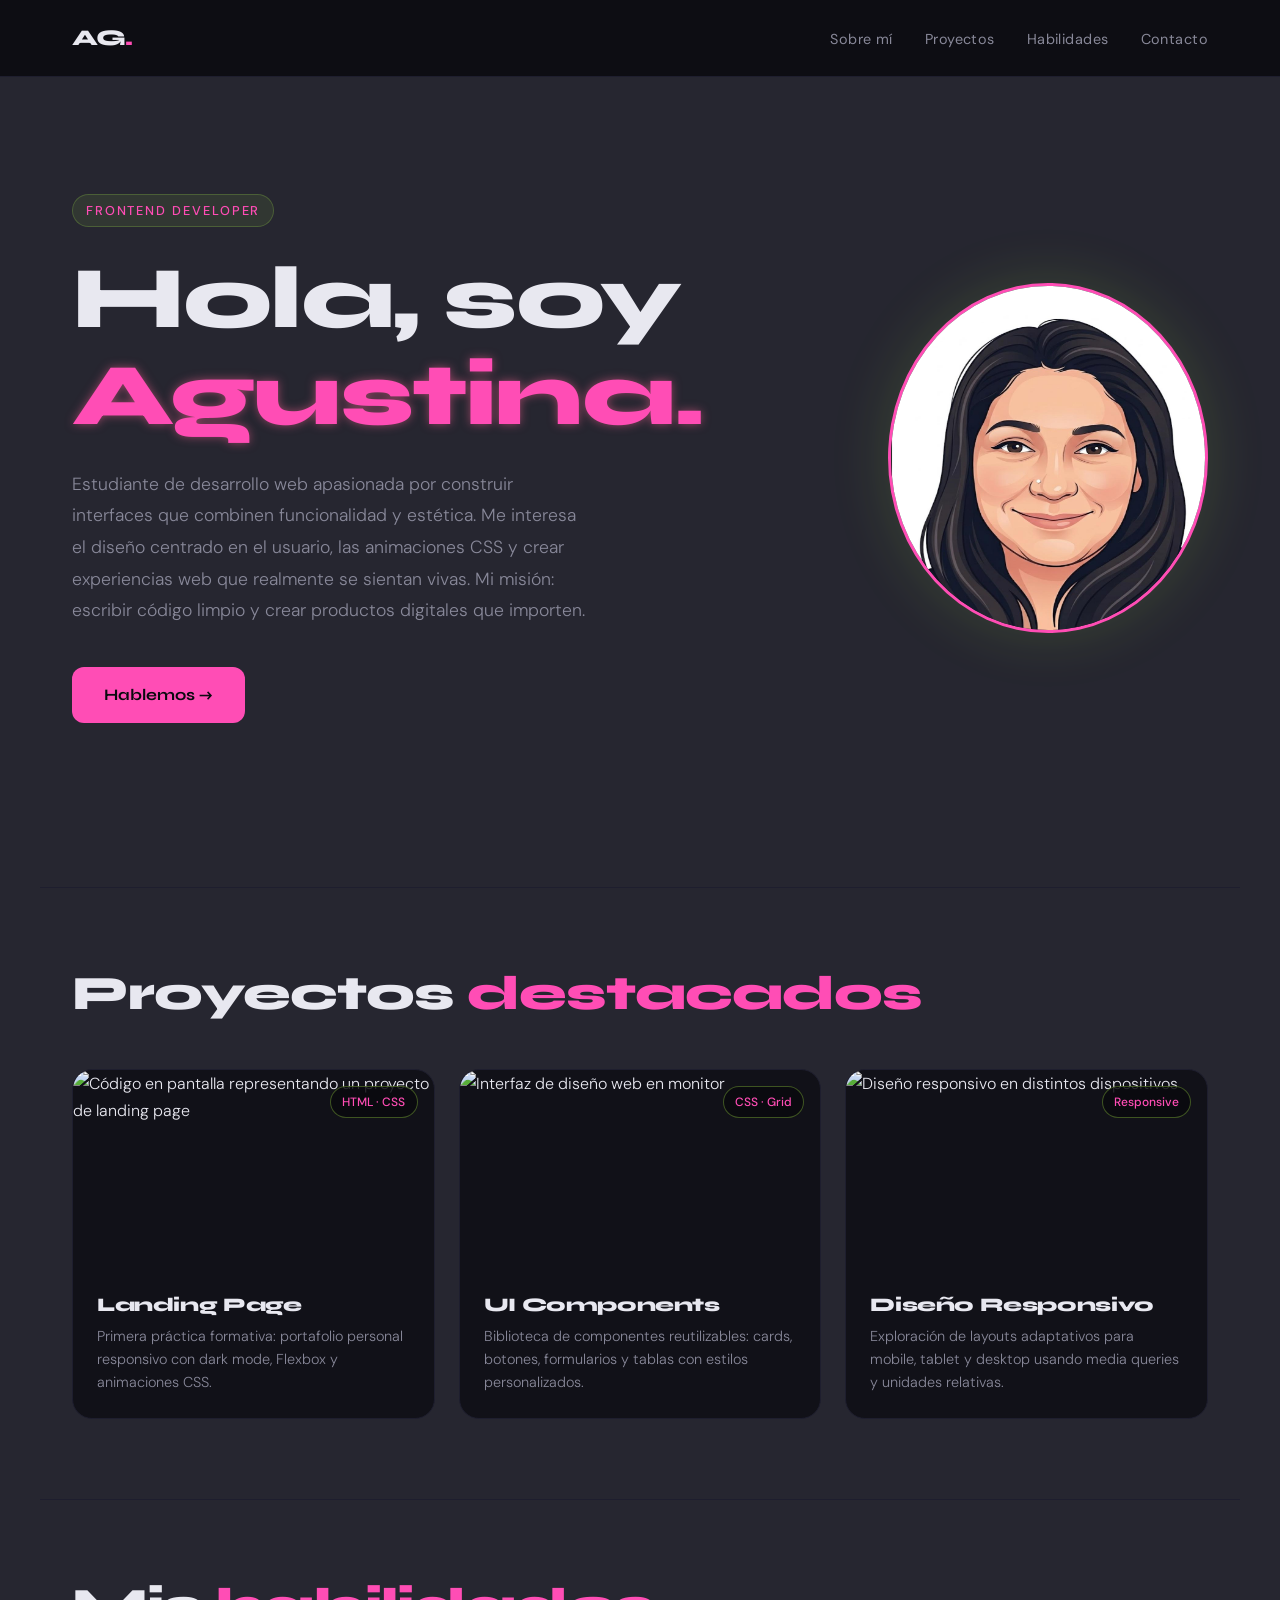
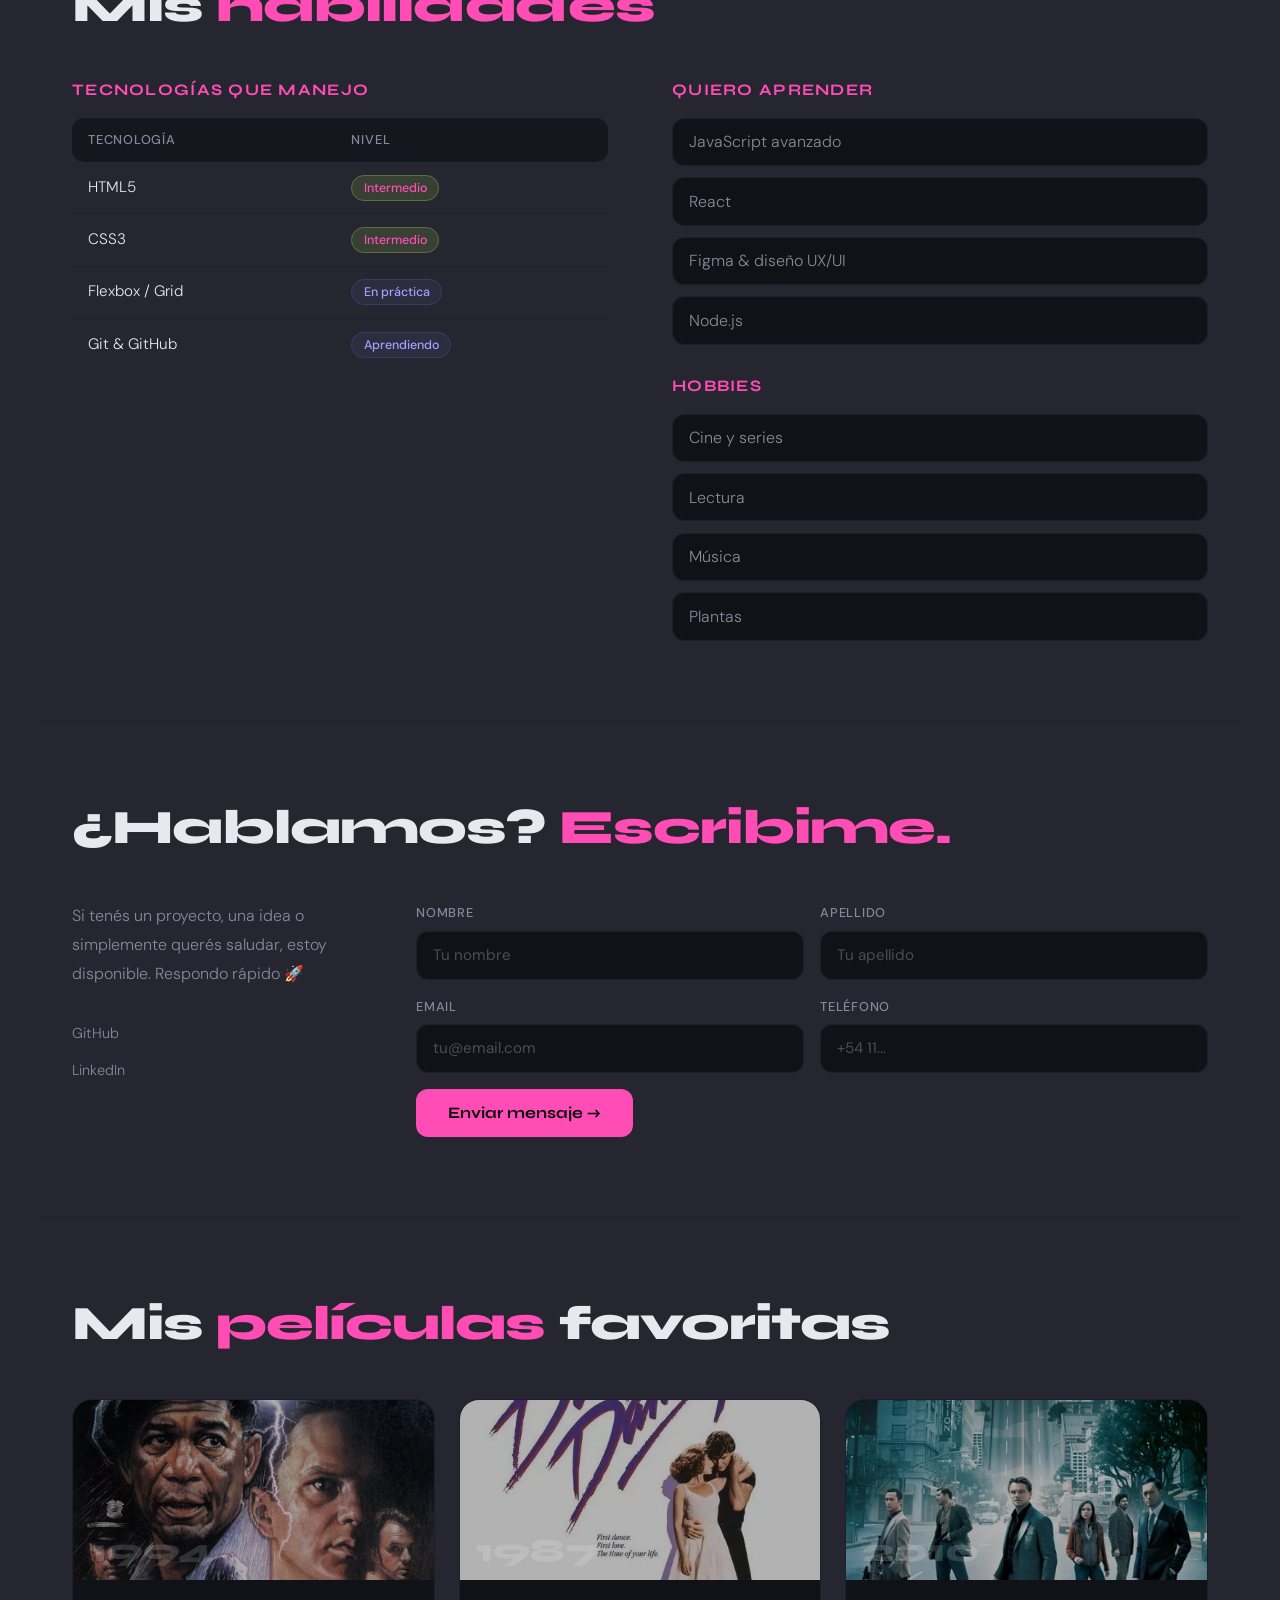
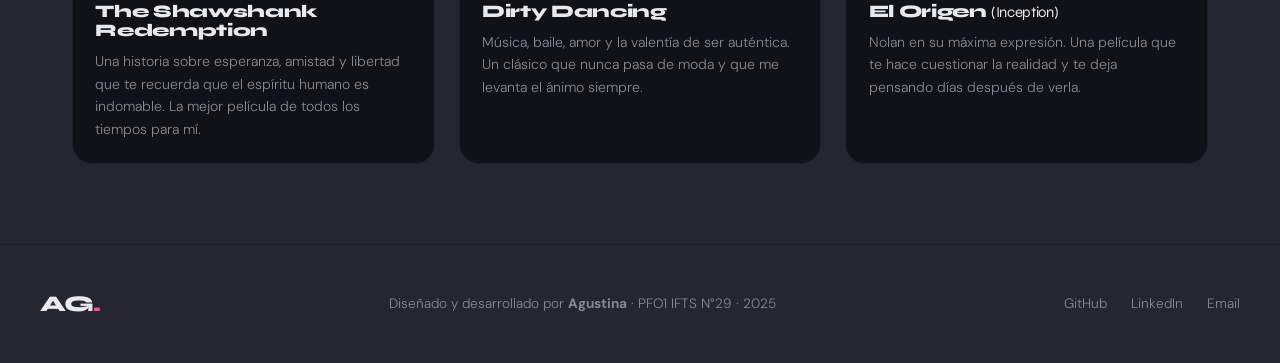
==== agu.html @ ee10176d "descripción del cambio" ====
<!DOCTYPE html>
<html lang="es">
<head>
  <meta charset="UTF-8" />
  <meta name="viewport" content="width=device-width, initial-scale=1.0" />
  <title>Agustina — Portafolio Frontend</title>
  <link rel="stylesheet" href="\css\agu.css" />
  <link rel="preconnect" href="https://fonts.googleapis.com" />
  <link rel="preconnect" href="https://fonts.gstatic.com" crossorigin />
  <link href="https://fonts.googleapis.com/css2?family=Syne:wght@400;700;800&family=DM+Sans:ital,wght@0,300;0,400;0,500;1,300&display=swap" rel="stylesheet" />
</head>
<body>

  <!-- HEADER: Logo y navegación principal
       Mejora futura: agregar efecto de scroll shrink -->
  <header>
    <div class="header-inner">
      <span class="logo">AG<span class="logo-dot">.</span></span>
      <nav>
        <ul>
          <li><a href="#sobre-mi">Sobre mí</a></li>
          <li><a href="#tarjetas">Proyectos</a></li>
          <li><a href="#habilidades">Habilidades</a></li>
          <li><a href="#contacto">Contacto</a></li>
        </ul>
      </nav>
    </div>
  </header>

  <main>

    <!-- PRESENTACIÓN PERSONAL
         Mejora futura: animar el texto con efecto typewriter en JS -->
    <section id="sobre-mi">
      <div class="sobre-mi-inner">
        <div class="sobre-mi-texto">
          <p class="label">Frontend Developer</p>
          <h1>Hola, soy<br /><span class="nombre-highlight">Agustina.</span></h1>
          <p class="bio">
            Estudiante de desarrollo web apasionada por construir interfaces que combinen
            funcionalidad y estética. Me interesa el diseño centrado en el usuario, las
            animaciones CSS y crear experiencias web que realmente se sientan vivas.
            Mi misión: escribir código limpio y crear productos digitales que importen.
          </p>
          <a href="#contacto" class="btn-primary">Hablemos →</a>
        </div>
        <div class="sobre-mi-imagen">
          <!-- Imagen de avatar generada con IA para preservar privacidad -->
          <img
            src="img\AguAvatar.jpeg"
            alt="Avatar de Agustina, desarrolladora frontend"
            class="avatar"
          />
        </div>
      </div>
    </section>

    <!-- TARJETAS DE PROYECTOS
         Mejora futura: agregar filtro por tecnología con JavaScript -->
    <section id="tarjetas">
      <h2 class="section-title">Proyectos <span class="accent">destacados</span></h2>
      <div class="tarjetas-grid">

        <article class="tarjeta">
          <div class="tarjeta-img-wrap">
            <img
              src="https://images.unsplash.com/photo-1555066931-4365d14bab8c?w=600&q=80"
              alt="Código en pantalla representando un proyecto de landing page"
            />
            <span class="tarjeta-tag">HTML · CSS</span>
          </div>
          <div class="tarjeta-body">
            <h3>Landing Page</h3>
            <p>Primera práctica formativa: portafolio personal responsivo con dark mode, Flexbox y animaciones CSS.</p>
          </div>
        </article>

        <article class="tarjeta">
          <div class="tarjeta-img-wrap">
            <img
              src="https://images.unsplash.com/photo-1547658719-da2b51169166?w=600&q=80"
              alt="Interfaz de diseño web en monitor"
            />
            <span class="tarjeta-tag">CSS · Grid</span>
          </div>
          <div class="tarjeta-body">
            <h3>UI Components</h3>
            <p>Biblioteca de componentes reutilizables: cards, botones, formularios y tablas con estilos personalizados.</p>
          </div>
        </article>

        <article class="tarjeta">
          <div class="tarjeta-img-wrap">
            <img
              src="https://images.unsplash.com/photo-1618477388954-7852f32655ec?w=600&q=80"
              alt="Diseño responsivo en distintos dispositivos"
            />
            <span class="tarjeta-tag">Responsive</span>
          </div>
          <div class="tarjeta-body">
            <h3>Diseño Responsivo</h3>
            <p>Exploración de layouts adaptativos para mobile, tablet y desktop usando media queries y unidades relativas.</p>
          </div>
        </article>

      </div>
    </section>

    <!-- HABILIDADES: tecnologías, deseos de aprendizaje y hobbies -->
    <section id="habilidades">
      <h2 class="section-title">Mis <span class="accent">habilidades</span></h2>
      <div class="habilidades-wrap">

        <div class="habilidades-bloque">
          <h3>Tecnologías que manejo</h3>
          <table class="habilidades-tabla">
            <thead>
              <tr>
                <th>Tecnología</th>
                <th>Nivel</th>
              </tr>
            </thead>
            <tbody>
              <tr><td>HTML5</td><td><span class="nivel nivel-alto">Intermedio</span></td></tr>
              <tr><td>CSS3</td><td><span class="nivel nivel-alto">Intermedio</span></td></tr>
              <tr><td>Flexbox / Grid</td><td><span class="nivel nivel-medio">En práctica</span></td></tr>
              <tr><td>Git & GitHub</td><td><span class="nivel nivel-medio">Aprendiendo</span></td></tr>
            </tbody>
          </table>
        </div>

        <div class="habilidades-bloque">
          <h3>Quiero aprender</h3>
          <ul class="habilidades-lista">
            <li> JavaScript avanzado</li>
            <li> React</li>
            <li> Figma & diseño UX/UI</li>
            <li> Node.js</li>
          </ul>

          <h3 style="margin-top: 2rem;">Hobbies</h3>
          <ul class="habilidades-lista">
            <li> Cine y series</li>
            <li> Lectura</li>
            <li> Música</li>
            <li> Plantas</li>
          </ul>
        </div>

      </div>
    </section>

    <!-- FORMULARIO DE CONTACTO
         Mejora futura: conectar con FormSpree o EmailJS para envío real -->
    <section id="contacto">
      <h2 class="section-title">¿Hablamos? <span class="accent">Escribime.</span></h2>
      <div class="contacto-wrap">
        <div class="contacto-info">
          <p>Si tenés un proyecto, una idea o simplemente querés saludar, estoy disponible. Respondo rápido 🚀</p>
          <div class="social-links">
            <a href="https://github.com" target="_blank" rel="noopener">GitHub</a>
            <a href="https://linkedin.com" target="_blank" rel="noopener">LinkedIn</a>
          </div>
        </div>
        <form class="contacto-form" onsubmit="return false;">
          <div class="form-row">
            <div class="form-group">
              <label for="nombre">Nombre</label>
              <input type="text" id="nombre" name="nombre" placeholder="Tu nombre" required />
            </div>
            <div class="form-group">
              <label for="apellido">Apellido</label>
              <input type="text" id="apellido" name="apellido" placeholder="Tu apellido" required />
            </div>
          </div>
          <div class="form-row">
            <div class="form-group">
              <label for="email">Email</label>
              <input type="email" id="email" name="email" placeholder="tu@email.com" required />
            </div>
            <div class="form-group">
              <label for="telefono">Teléfono</label>
              <input type="tel" id="telefono" name="telefono" placeholder="+54 11..." />
            </div>
          </div>
          <button type="submit" class="btn-submit">Enviar mensaje →</button>
        </form>
      </div>
    </section>

    <!-- PELÍCULAS FAVORITAS -->
    <section id="peliculas">
      <h2 class="section-title">Mis <span class="accent">películas</span> favoritas</h2>
      <div class="peliculas-grid">

        <article class="pelicula-card">
          <div class="pelicula-img-wrap">
            <img
              src="img\ShawshankRedemption.jpg"
              alt="Celda de prisión iluminada evocando The Shawshank Redemption"
            />
            <span class="pelicula-anio">1994</span>
          </div>
          <div class="pelicula-info">
            <h3>The Shawshank Redemption</h3>
            <p>Una historia sobre esperanza, amistad y libertad que te recuerda que el espíritu humano es indomable. La mejor película de todos los tiempos para mí.</p>
          </div>
        </article>

        <article class="pelicula-card">
          <div class="pelicula-img-wrap">
            <img
              src="img\dirtyDancing.webp"
              alt="Pista de baile con luces cálidas evocando Dirty Dancing"
            />
            <span class="pelicula-anio">1987</span>
          </div>
          <div class="pelicula-info">
            <h3>Dirty Dancing</h3>
            <p>Música, baile, amor y la valentía de ser auténtica. Un clásico que nunca pasa de moda y que me levanta el ánimo siempre.</p>
          </div>
        </article>

        <article class="pelicula-card">
          <div class="pelicula-img-wrap">
            <img
              src="img\elOrigen.webp"
              alt="Reloj de arena evocando los sueños dentro de sueños de El Origen"
            />
            <span class="pelicula-anio">2010</span>
          </div>
          <div class="pelicula-info">
            <h3>El Origen <span style="font-weight:300;font-size:0.85em">(Inception)</span></h3>
            <p>Nolan en su máxima expresión. Una película que te hace cuestionar la realidad y te deja pensando días después de verla.</p>
          </div>
        </article>

      </div>
    </section>

  </main>

  <!-- FOOTER: redes sociales y créditos
       Mejora futura: agregar botón "volver arriba" con JavaScript -->
  <footer>
    <div class="footer-inner">
      <span class="logo">AG<span class="logo-dot">.</span></span>
      <p class="footer-copy">Diseñado y desarrollado por <strong>Agustina</strong> · PFO1 IFTS N°29 · 2025</p>
      <div class="footer-links">
        <a href="https://github.com" target="_blank" rel="noopener">GitHub</a>
        <a href="https://linkedin.com" target="_blank" rel="noopener">LinkedIn</a>
        <a href="mailto:agustina@email.com">Email</a>
      </div>
    </div>
  </footer>

</body>
</html>
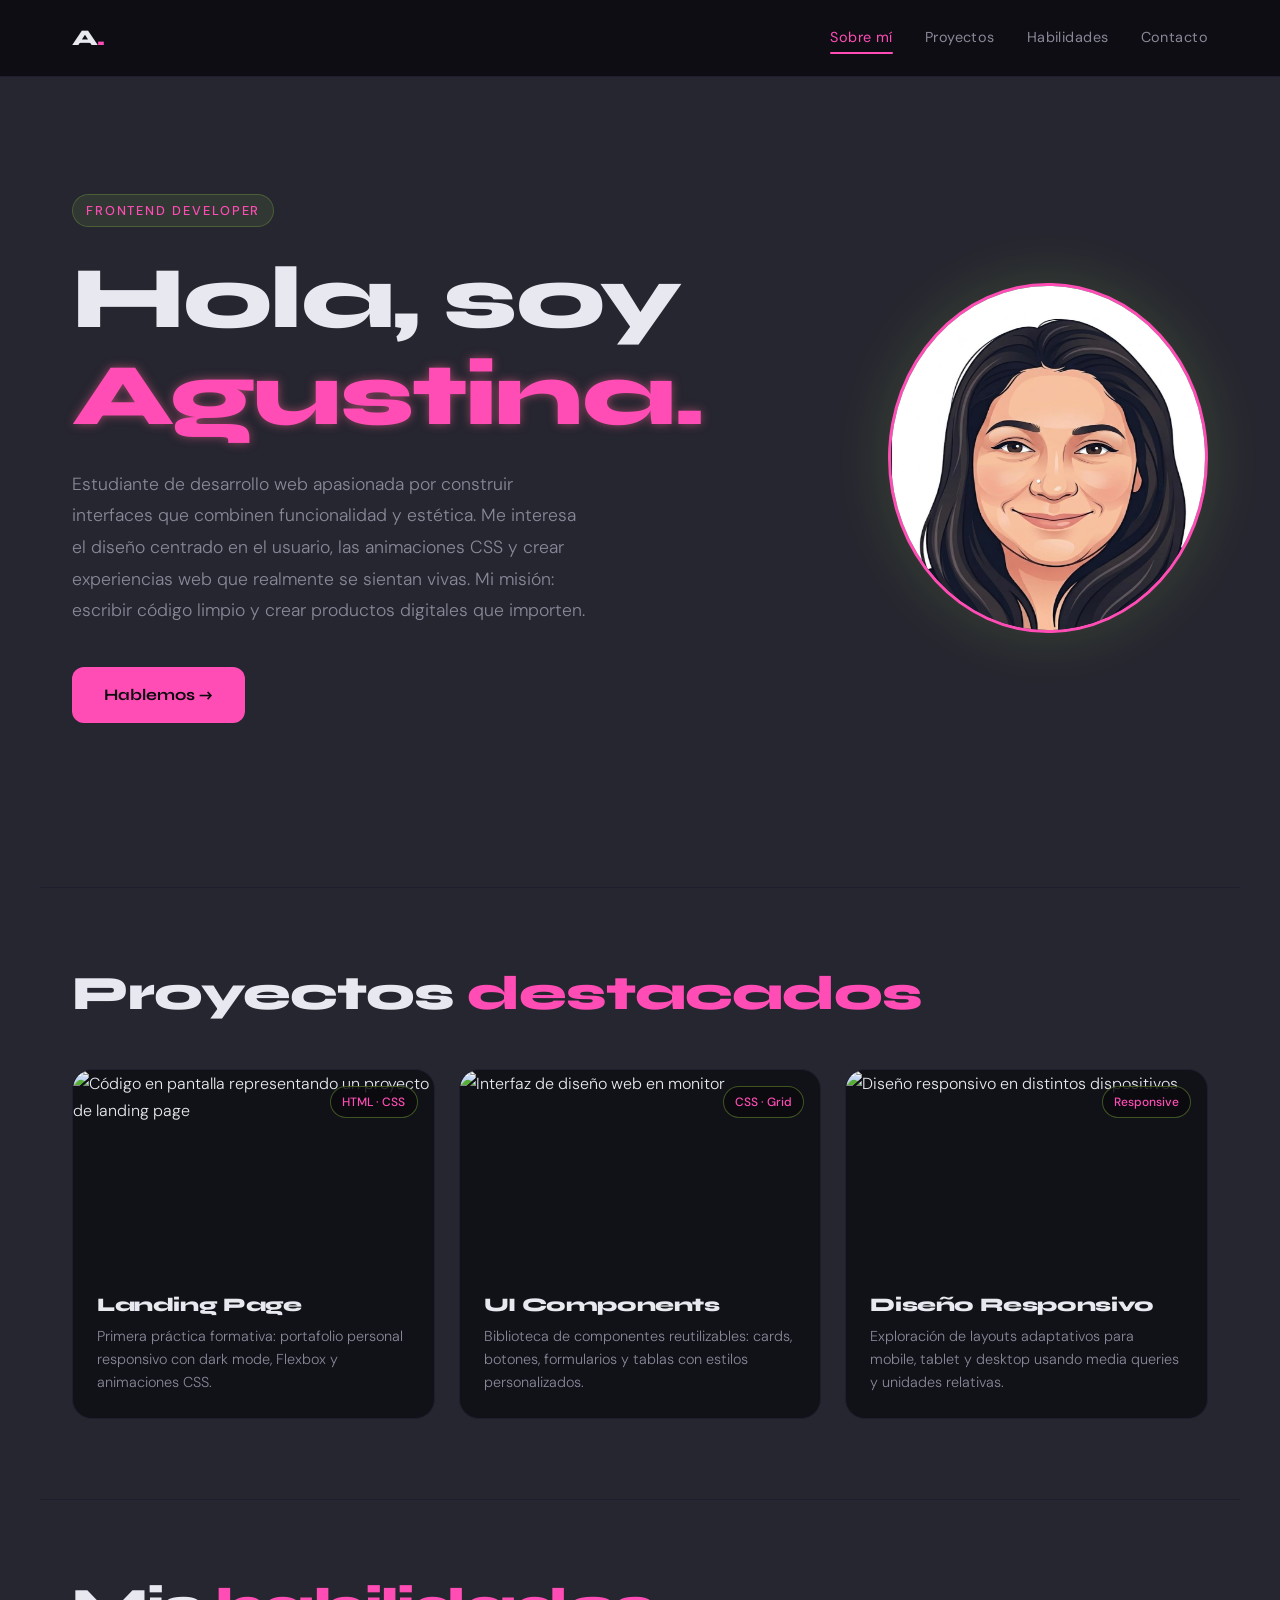
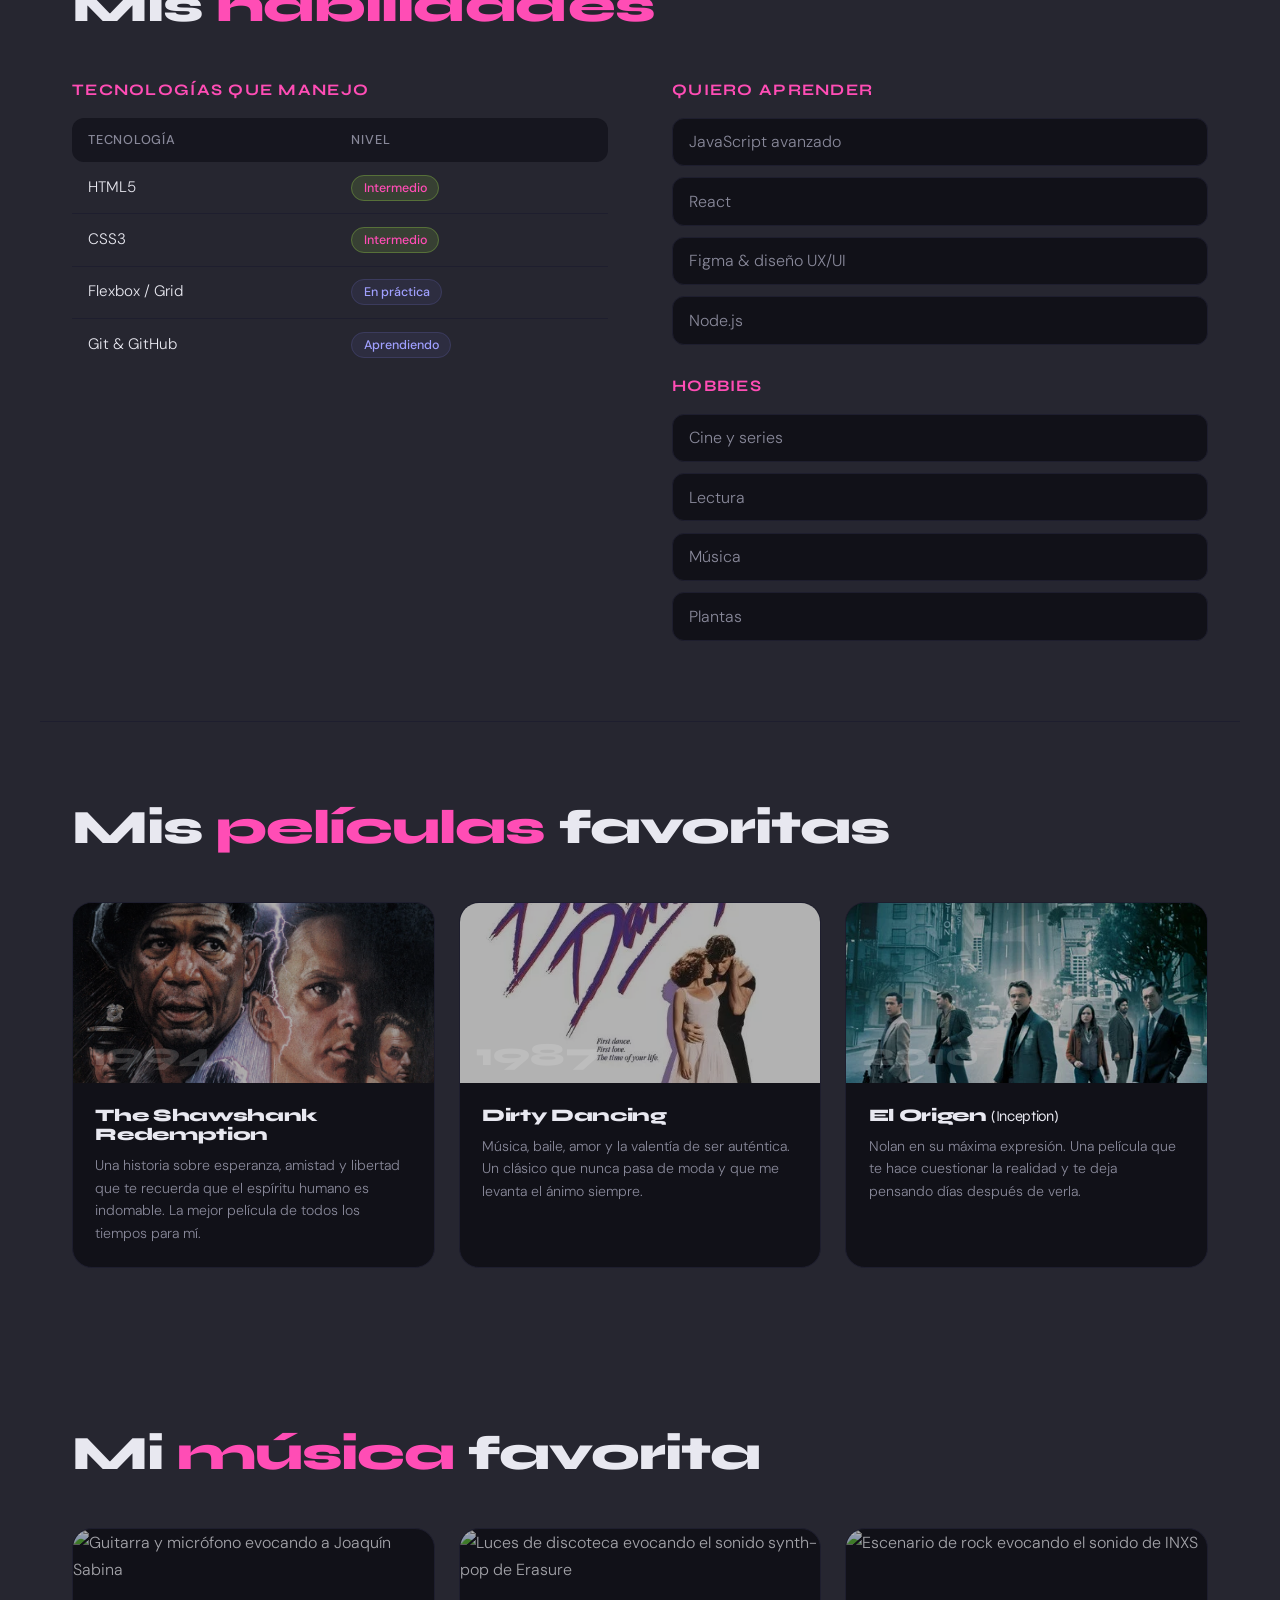
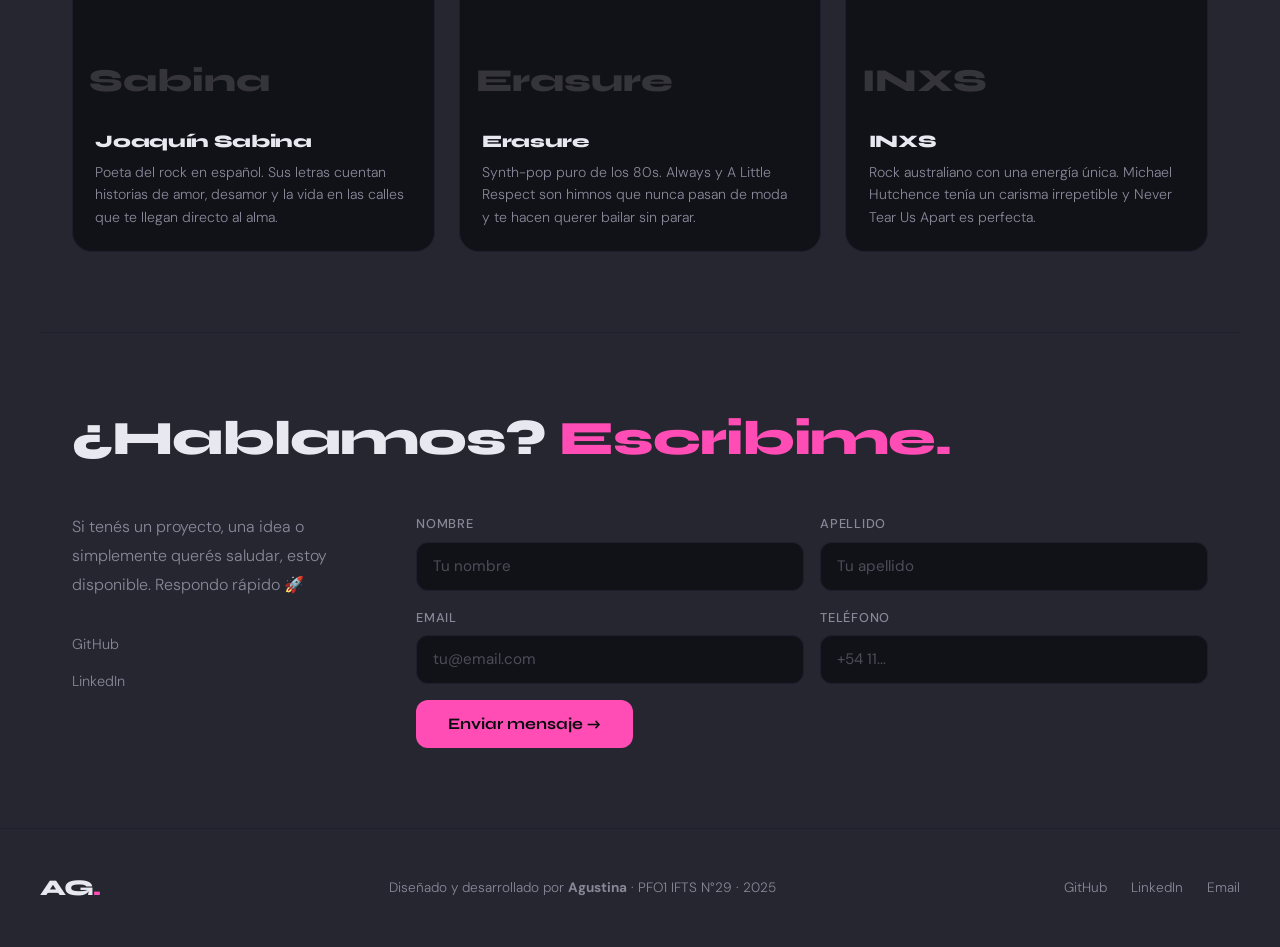
==== commit d3b404e8: "agrego javascript" ====
--- a/agu.html
+++ b/agu.html
@@ -5,6 +5,7 @@
   <meta name="viewport" content="width=device-width, initial-scale=1.0" />
   <title>Agustina — Portafolio Frontend</title>
   <link rel="stylesheet" href="\css\agu.css" />
+  <link rel="stylesheet" href="\css\js-aguStyles.css" />
   <link rel="preconnect" href="https://fonts.googleapis.com" />
   <link rel="preconnect" href="https://fonts.gstatic.com" crossorigin />
   <link href="https://fonts.googleapis.com/css2?family=Syne:wght@400;700;800&family=DM+Sans:ital,wght@0,300;0,400;0,500;1,300&display=swap" rel="stylesheet" />
@@ -15,7 +16,7 @@
        Mejora futura: agregar efecto de scroll shrink -->
   <header>
     <div class="header-inner">
-      <span class="logo">AG<span class="logo-dot">.</span></span>
+      <span class="logo">A<span class="logo-dot">.</span></span>
       <nav>
         <ul>
           <li><a href="#sobre-mi">Sobre mí</a></li>
@@ -24,6 +25,11 @@
           <li><a href="#contacto">Contacto</a></li>
         </ul>
       </nav>
+      <button class="hamburger" aria-label="Abrir menú">
+          <span></span>
+          <span></span>
+          <span></span>
+      </button>
     </div>
   </header>
 
@@ -150,7 +156,109 @@
       </div>
     </section>
 
-    <!-- FORMULARIO DE CONTACTO
+   
+
+    <!-- PELÍCULAS FAVORITAS -->
+    <section id="peliculas">
+      <h2 class="section-title">Mis <span class="accent">películas</span> favoritas</h2>
+      <div class="peliculas-grid">
+
+        <article class="pelicula-card">
+          <div class="pelicula-img-wrap">
+            <img
+              src="img\ShawshankRedemption.jpg"
+              alt="Celda de prisión iluminada evocando The Shawshank Redemption"
+            />
+            <span class="pelicula-anio">1994</span>
+          </div>
+          <div class="pelicula-info">
+            <h3>The Shawshank Redemption</h3>
+            <p>Una historia sobre esperanza, amistad y libertad que te recuerda que el espíritu humano es indomable. La mejor película de todos los tiempos para mí.</p>
+          </div>
+        </article>
+
+        <article class="pelicula-card">
+          <div class="pelicula-img-wrap">
+            <img
+              src="img\dirtyDancing.webp"
+              alt="Pista de baile con luces cálidas evocando Dirty Dancing"
+            />
+            <span class="pelicula-anio">1987</span>
+          </div>
+          <div class="pelicula-info">
+            <h3>Dirty Dancing</h3>
+            <p>Música, baile, amor y la valentía de ser auténtica. Un clásico que nunca pasa de moda y que me levanta el ánimo siempre.</p>
+          </div>
+        </article>
+
+        <article class="pelicula-card">
+          <div class="pelicula-img-wrap">
+            <img
+              src="img\elOrigen.webp"
+              alt="Reloj de arena evocando los sueños dentro de sueños de El Origen"
+            />
+            <span class="pelicula-anio">2010</span>
+          </div>
+          <div class="pelicula-info">
+            <h3>El Origen <span style="font-weight:300;font-size:0.85em">(Inception)</span></h3>
+            <p>Nolan en su máxima expresión. Una película que te hace cuestionar la realidad y te deja pensando días después de verla.</p>
+          </div>
+        </article>
+
+      </div>
+    </section>
+
+    <!-- MÚSICA FAVORITA -->
+    <section id="musica">
+      <h2 class="section-title">Mi <span class="accent">música</span> favorita</h2>
+      <div class="peliculas-grid">
+
+        <article class="pelicula-card">
+          <div class="pelicula-img-wrap">
+            <img
+              src="https://images.unsplash.com/photo-1511671782779-c97d3d27a1d4?w=600&q=80"
+              alt="Guitarra y micrófono evocando a Joaquín Sabina"
+            />
+            <span class="pelicula-anio">Sabina</span>
+          </div>
+          <div class="pelicula-info">
+            <h3>Joaquín Sabina</h3>
+            <p>Poeta del rock en español. Sus letras cuentan historias de amor, desamor y la vida en las calles que te llegan directo al alma.</p>
+          </div>
+        </article>
+
+        <article class="pelicula-card">
+          <div class="pelicula-img-wrap">
+            <img
+              src="https://images.unsplash.com/photo-1470225620780-dba8ba36b745?w=600&q=80"
+              alt="Luces de discoteca evocando el sonido synth-pop de Erasure"
+            />
+            <span class="pelicula-anio">Erasure</span>
+          </div>
+          <div class="pelicula-info">
+            <h3>Erasure</h3>
+            <p>Synth-pop puro de los 80s. Always y A Little Respect son himnos que nunca pasan de moda y te hacen querer bailar sin parar.</p>
+          </div>
+        </article>
+
+        <article class="pelicula-card">
+          <div class="pelicula-img-wrap">
+            <img
+              src="https://images.unsplash.com/photo-1498038432885-c6f3f1b912ee?w=600&q=80"
+              alt="Escenario de rock evocando el sonido de INXS"
+            />
+            <span class="pelicula-anio">INXS</span>
+          </div>
+          <div class="pelicula-info">
+            <h3>INXS</h3>
+            <p>Rock australiano con una energía única. Michael Hutchence tenía un carisma irrepetible y Never Tear Us Apart es perfecta.</p>
+          </div>
+        </article>
+
+      </div>
+    </section>
+
+     <!-- FORMULARIO DE CONTACTO
          Mejora futura: conectar con FormSpree o EmailJS para envío real -->
     <section id="contacto">
       <h2 class="section-title">¿Hablamos? <span class="accent">Escribime.</span></h2>
@@ -188,56 +296,6 @@
       </div>
     </section>
 
-    <!-- PELÍCULAS FAVORITAS -->
-    <section id="peliculas">
-      <h2 class="section-title">Mis <span class="accent">películas</span> favoritas</h2>
-      <div class="peliculas-grid">
-
-        <article class="pelicula-card">
-          <div class="pelicula-img-wrap">
-            <img
-              src="img\ShawshankRedemption.jpg"
-              alt="Celda de prisión iluminada evocando The Shawshank Redemption"
-            />
-            <span class="pelicula-anio">1994</span>
-          </div>
-          <div class="pelicula-info">
-            <h3>The Shawshank Redemption</h3>
-            <p>Una historia sobre esperanza, amistad y libertad que te recuerda que el espíritu humano es indomable. La mejor película de todos los tiempos para mí.</p>
-          </div>
-        </article>
-
-        <article class="pelicula-card">
-          <div class="pelicula-img-wrap">
-            <img
-              src="img\dirtyDancing.webp"
-              alt="Pista de baile con luces cálidas evocando Dirty Dancing"
-            />
-            <span class="pelicula-anio">1987</span>
-          </div>
-          <div class="pelicula-info">
-            <h3>Dirty Dancing</h3>
-            <p>Música, baile, amor y la valentía de ser auténtica. Un clásico que nunca pasa de moda y que me levanta el ánimo siempre.</p>
-          </div>
-        </article>
-
-        <article class="pelicula-card">
-          <div class="pelicula-img-wrap">
-            <img
-              src="img\elOrigen.webp"
-              alt="Reloj de arena evocando los sueños dentro de sueños de El Origen"
-            />
-            <span class="pelicula-anio">2010</span>
-          </div>
-          <div class="pelicula-info">
-            <h3>El Origen <span style="font-weight:300;font-size:0.85em">(Inception)</span></h3>
-            <p>Nolan en su máxima expresión. Una película que te hace cuestionar la realidad y te deja pensando días después de verla.</p>
-          </div>
-        </article>
-
-      </div>
-    </section>
-
   </main>
 
   <!-- FOOTER: redes sociales y créditos
@@ -254,5 +312,7 @@
     </div>
   </footer>
 
+    <button id="back-to-top" aria-label="Volver arriba">↑</button>
+  <script src="js\agu.js"></script>
 </body>
 </html>
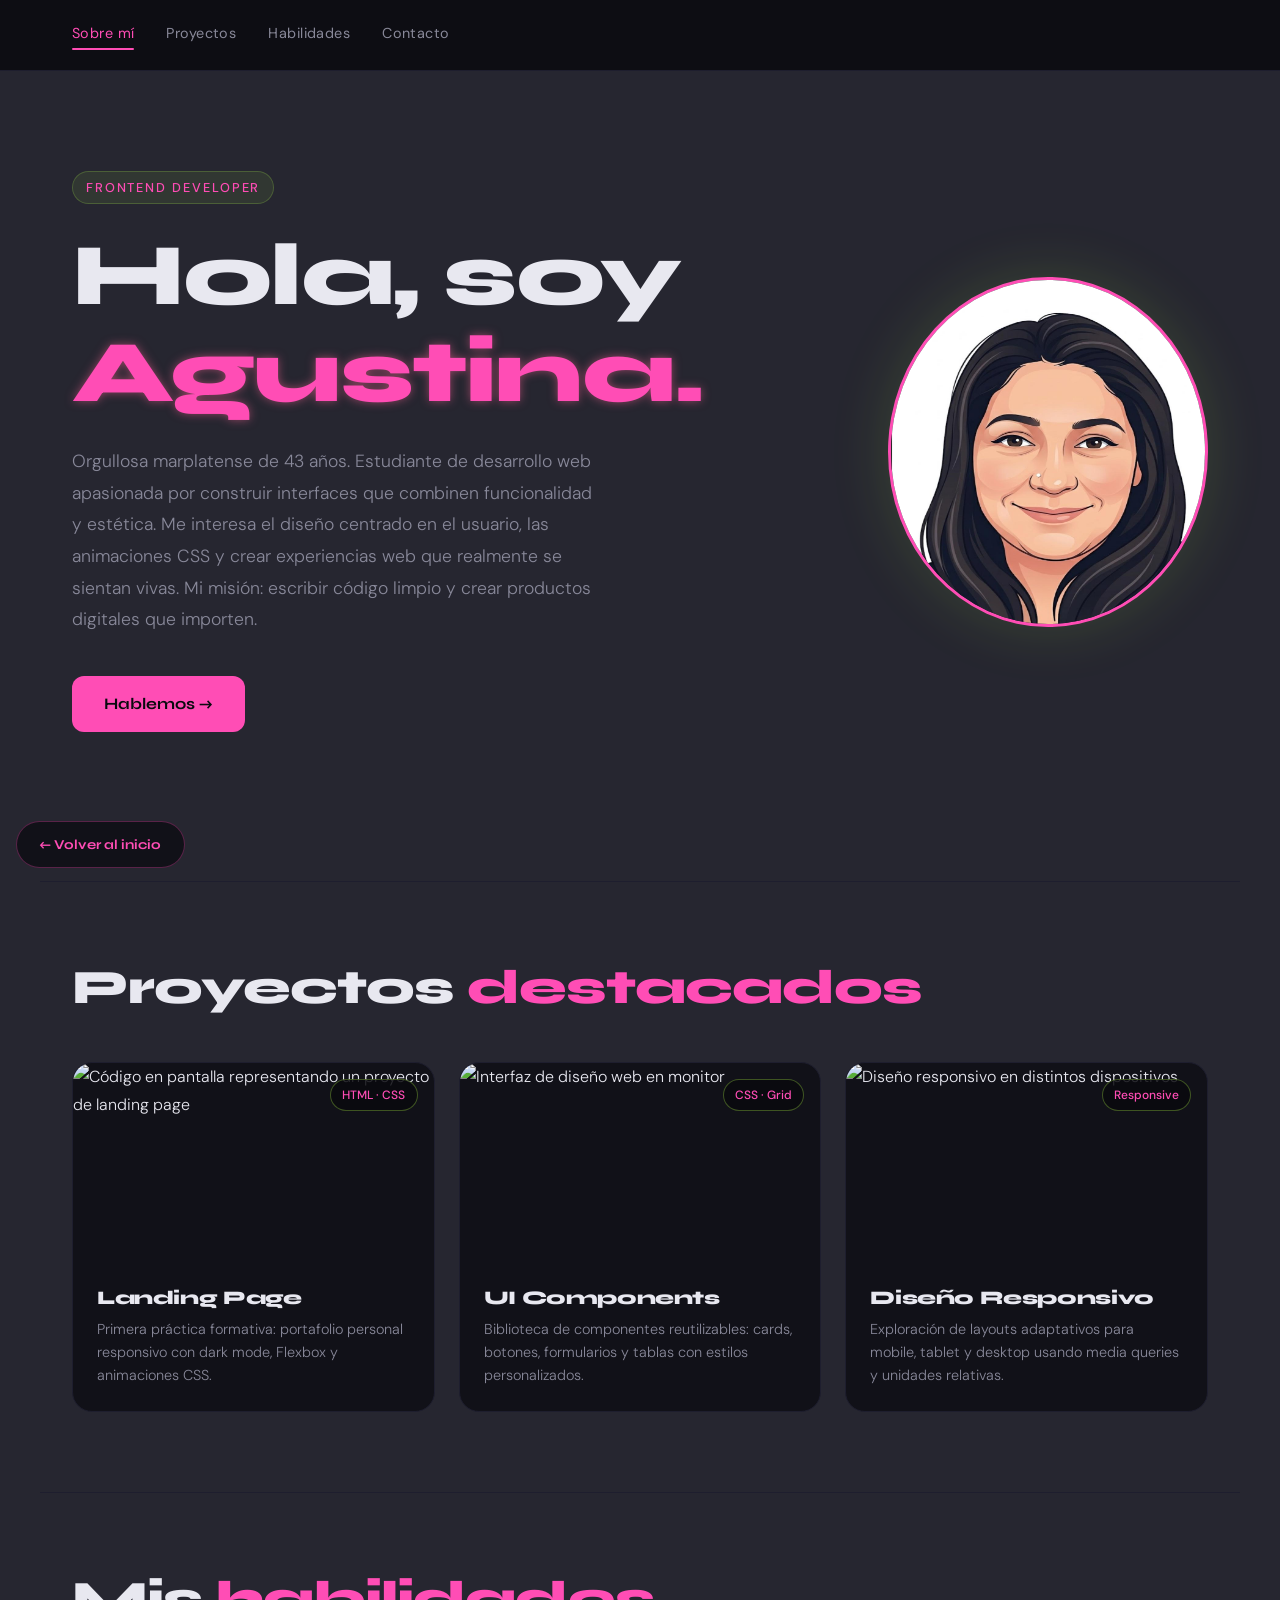
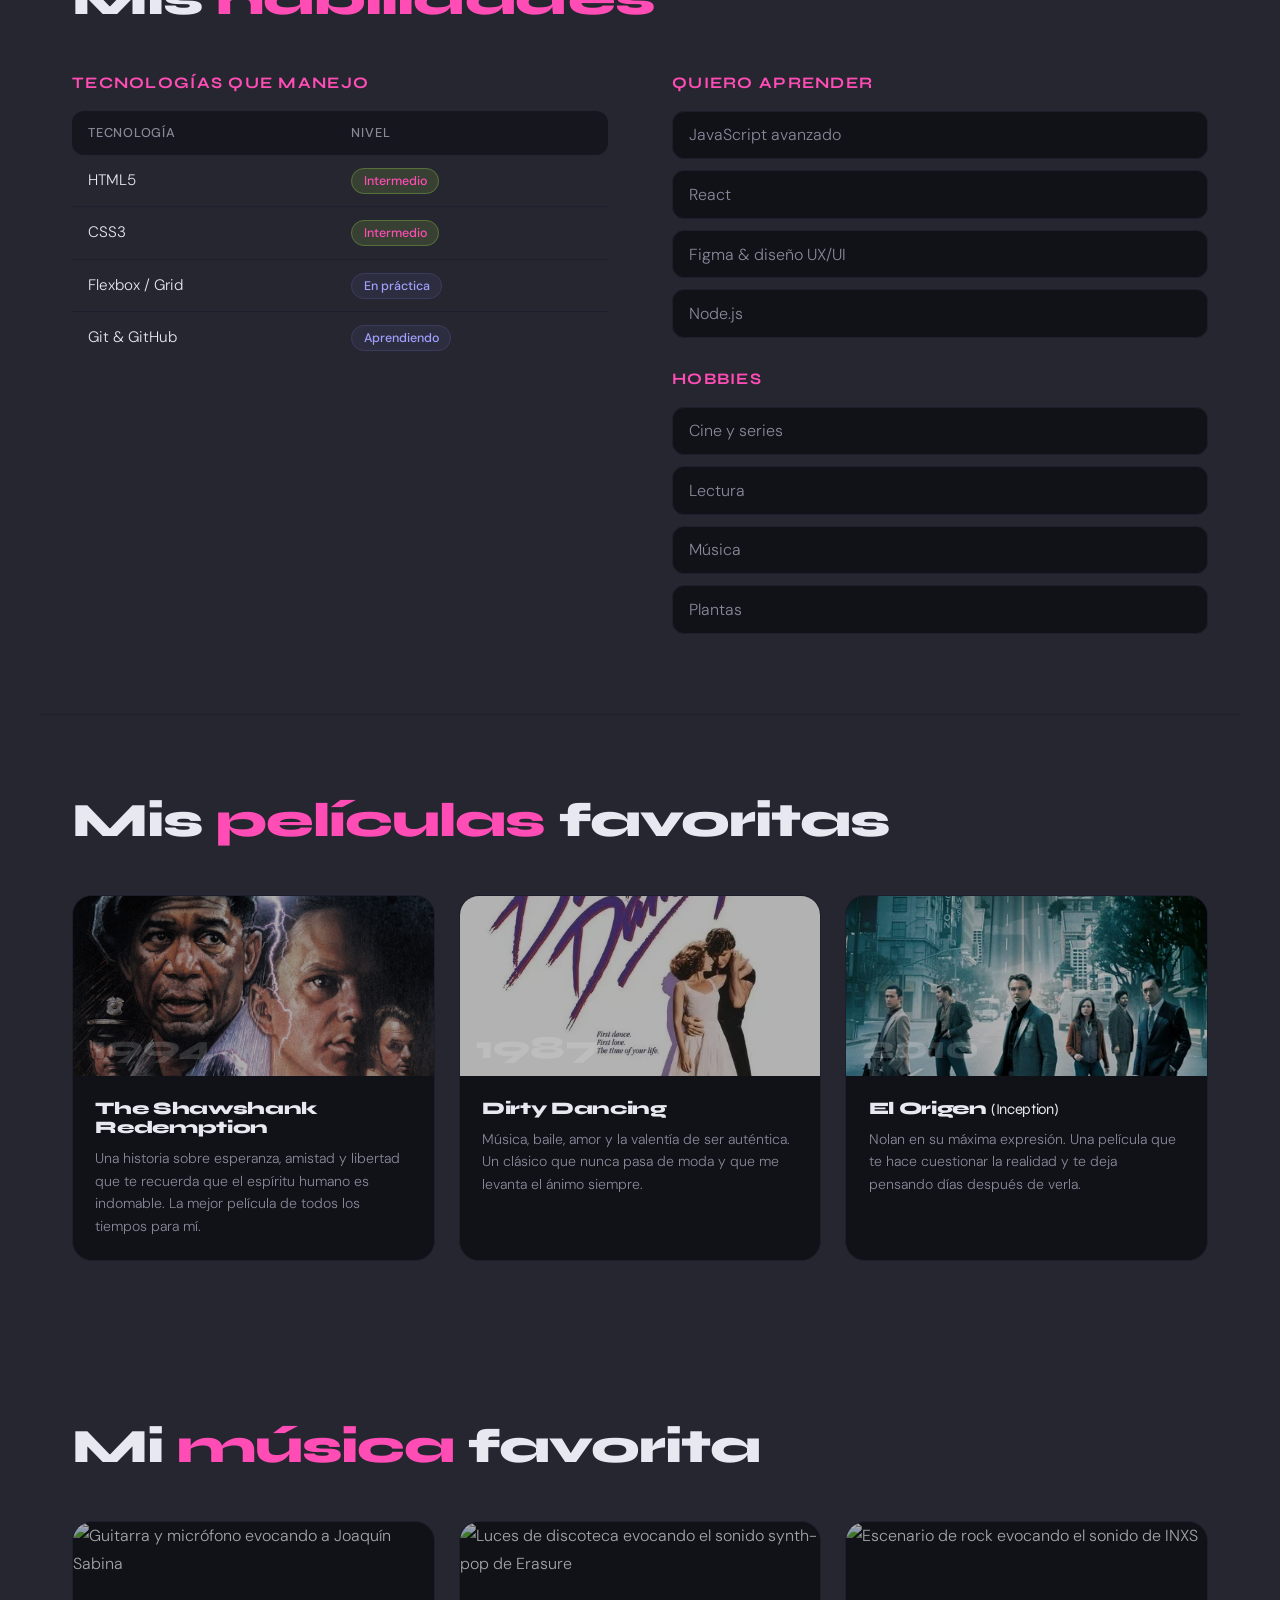
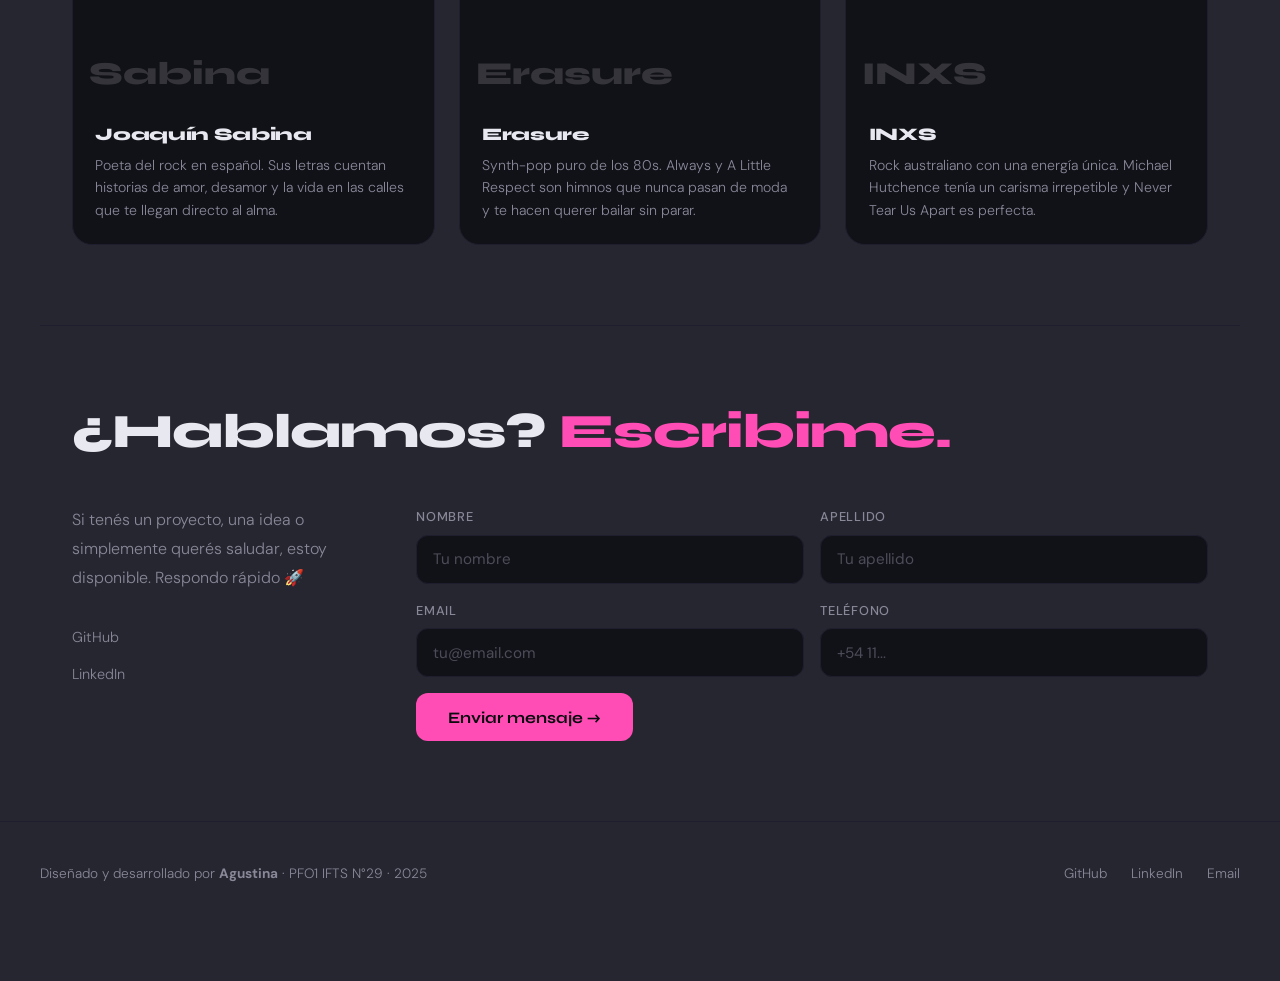
==== commit 63f42d86: "boton regresar" ====
--- a/agu.html
+++ b/agu.html
@@ -16,7 +16,6 @@
        Mejora futura: agregar efecto de scroll shrink -->
   <header>
     <div class="header-inner">
-      <span class="logo">A<span class="logo-dot">.</span></span>
       <nav>
         <ul>
           <li><a href="#sobre-mi">Sobre mí</a></li>
@@ -43,7 +42,7 @@
           <p class="label">Frontend Developer</p>
           <h1>Hola, soy<br /><span class="nombre-highlight">Agustina.</span></h1>
           <p class="bio">
-            Estudiante de desarrollo web apasionada por construir interfaces que combinen
+            Orgullosa marplatense de 43 años. Estudiante de desarrollo web apasionada por construir interfaces que combinen
             funcionalidad y estética. Me interesa el diseño centrado en el usuario, las
             animaciones CSS y crear experiencias web que realmente se sientan vivas.
             Mi misión: escribir código limpio y crear productos digitales que importen.
@@ -302,7 +301,6 @@
        Mejora futura: agregar botón "volver arriba" con JavaScript -->
   <footer>
     <div class="footer-inner">
-      <span class="logo">AG<span class="logo-dot">.</span></span>
       <p class="footer-copy">Diseñado y desarrollado por <strong>Agustina</strong> · PFO1 IFTS N°29 · 2025</p>
       <div class="footer-links">
         <a href="https://github.com" target="_blank" rel="noopener">GitHub</a>
@@ -314,5 +312,6 @@
 
     <button id="back-to-top" aria-label="Volver arriba">↑</button>
   <script src="js\agu.js"></script>
+  <a href="index.html" class="btn-volver">← Volver al inicio</a>
 </body>
 </html>
